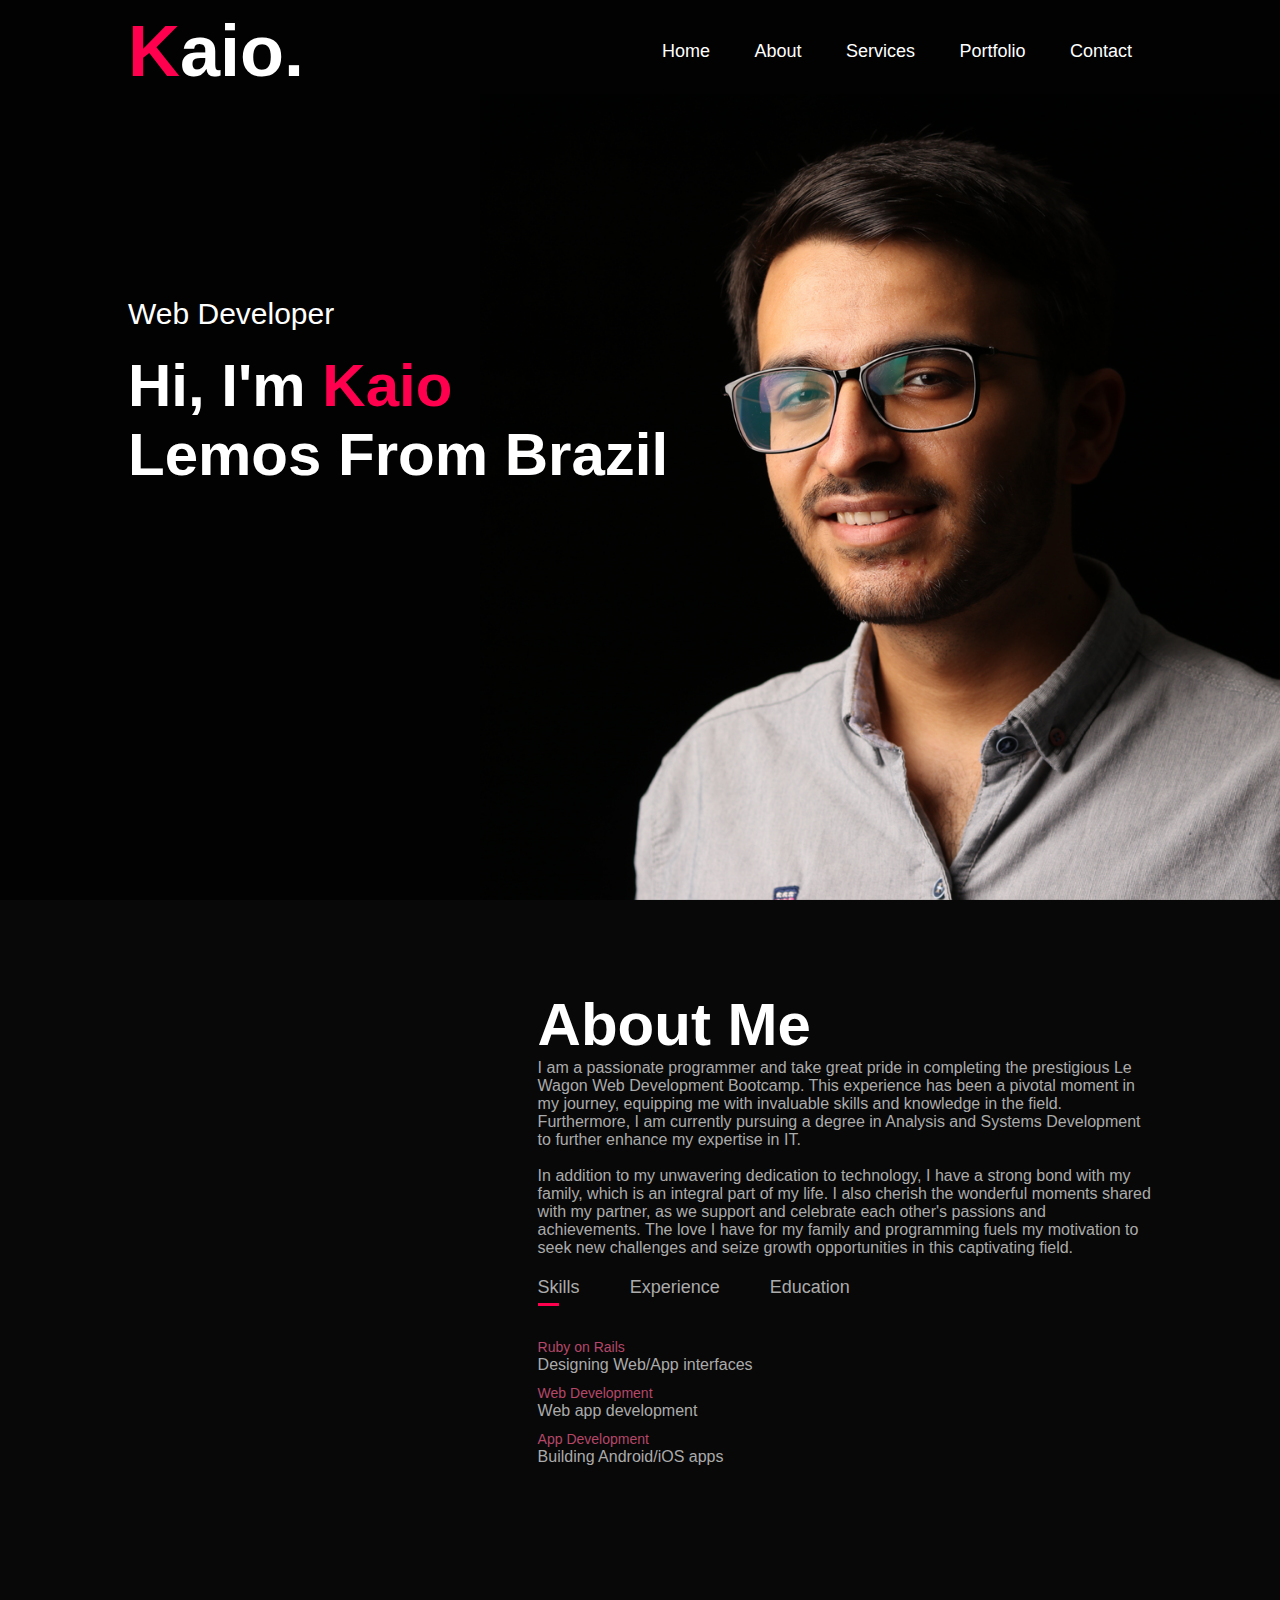
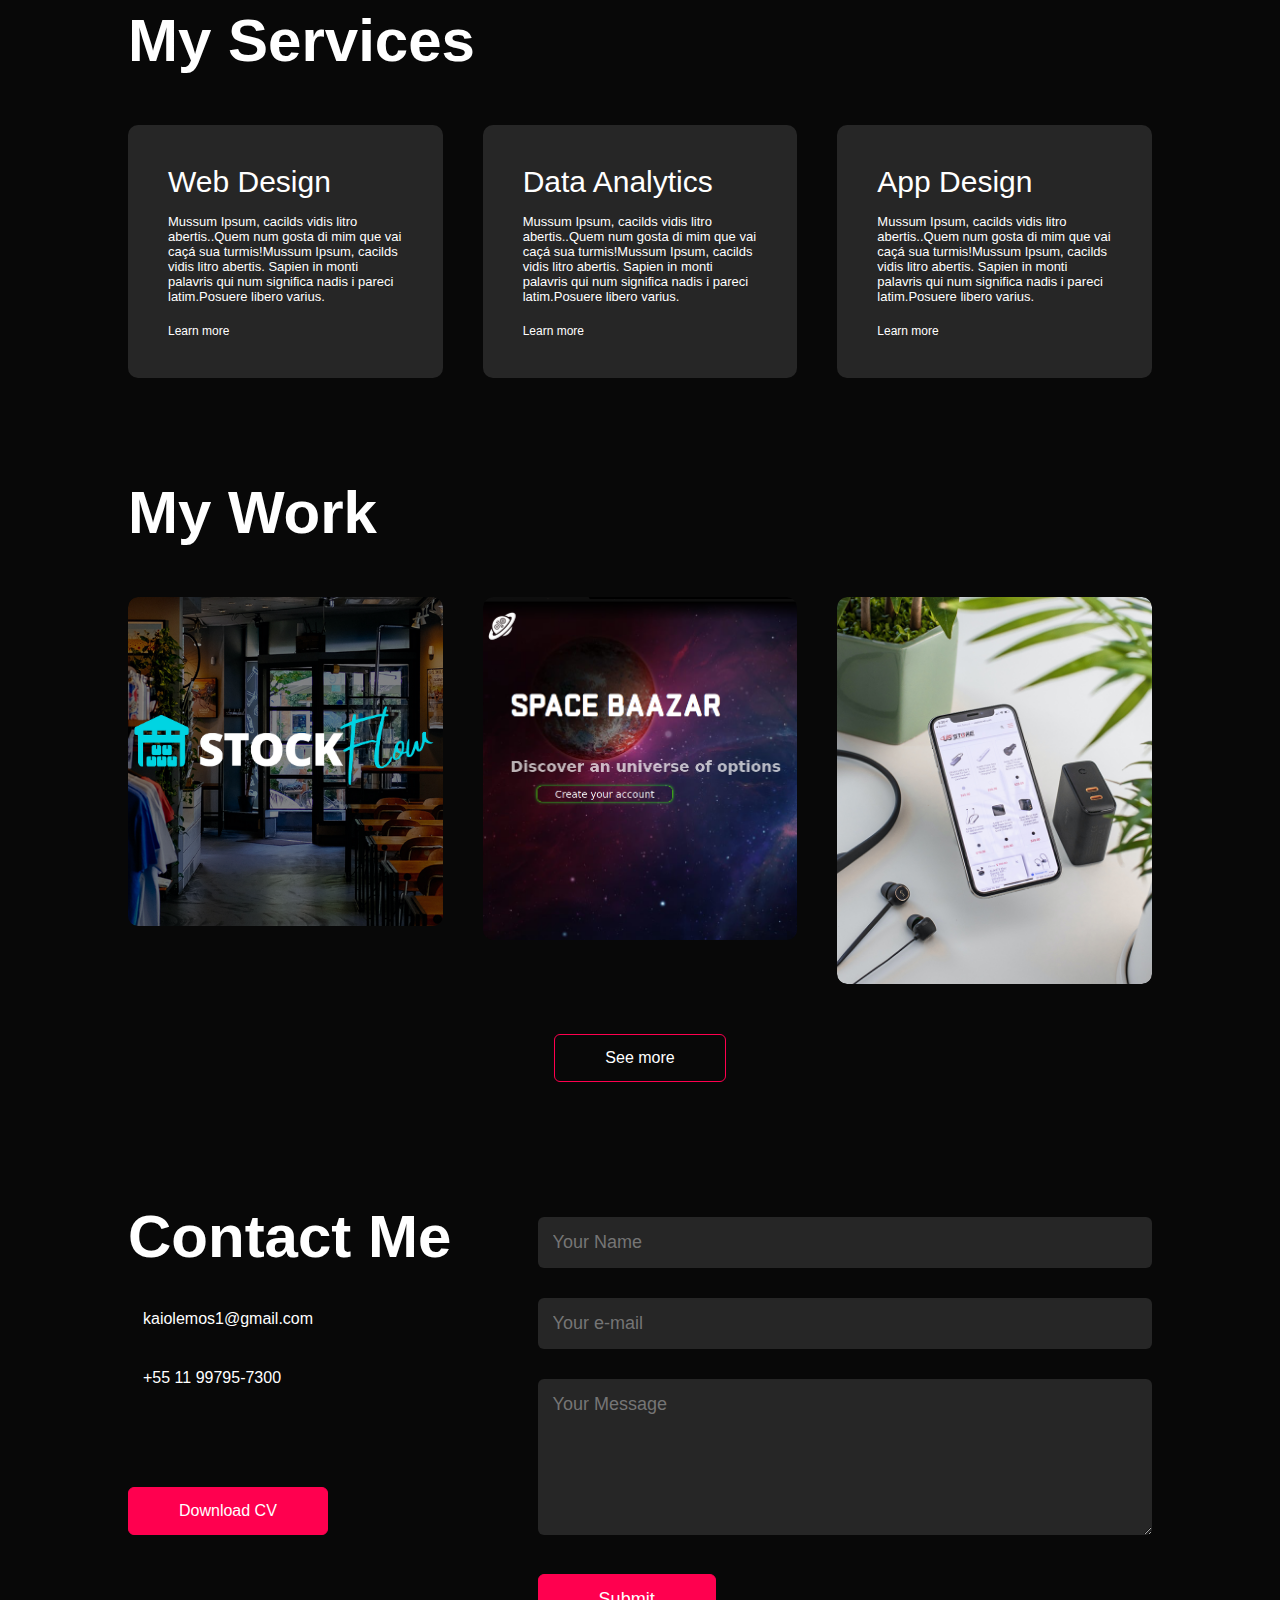
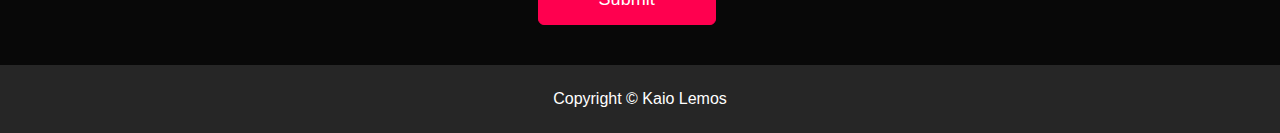
==== index.html @ 03471aa4 "cv" ====
<!DOCTYPE html>
<html lang="en">
<head>
  <meta charset="UTF-8">
  <meta http-equiv="X-UA-Compatible" content="IE=edge">
  <meta name="viewport" content="width=device-width, initial-scale=1.0">
  <title>Personal Portofolio Website - Kaio Lemos</title>
  <link rel="stylesheet" href="style.css">
  <script src="https://kit.fontawesome.com/a403bc2311.js" crossorigin="anonymous"></script>
</head>
<body>
  <div id="header">
    <div class="container">
      <nav>
        <!-- <img src="images/logo.png" alt="logo"> -->
        <p class="logo"><span>K</span>aio.</p>
        <ul id="sidemenu">
          <li><a href="#header">Home</a></li>
          <li><a href="#about">About</a></li>
          <li><a href="#services">Services</a></li>
          <li><a href="#portfolio">Portfolio</a></li>
          <li><a href="#contact">Contact</a></li>
          <i class="fa-solid fa-xmark" onclick="closemenu()"></i>
        </ul>
        <i class="fa-solid fa-bars" onclick="openmenu()"></i>
      </nav>
      <div class="header-text">
        <p>Web Developer</p>
        <h1>Hi, I'm <span>Kaio</span><br>Lemos From Brazil</h1>
      </div>
    </div>
  </div>
  <!-- -----------about----------- -->
  <div id="about">
    <div class="container">
      <div class="row">
        <div class="about-col-1">
          <img src="images/user.jpg" alt="">
        </div>
        <div class="about-col-2">
          <h1 class="sub-title">About Me</h1>
          <p>I am a passionate programmer and take great pride in completing the prestigious Le Wagon Web Development Bootcamp. This experience has been a pivotal moment in my journey, equipping me with invaluable skills and knowledge in the field. Furthermore, I am currently pursuing a degree in Analysis and Systems Development to further enhance my expertise in IT.<br><br>

            In addition to my unwavering dedication to technology, I have a strong bond with my family, which is an integral part of my life. I also cherish the wonderful moments shared with my partner, as we support and celebrate each other's passions and achievements. The love I have for my family and programming fuels my motivation to seek new challenges and seize growth opportunities in this captivating field.</p>

          <div class="tab-titles">
            <p class="tab-links active-link" onclick="opentab('skills')">Skills</p>
            <p class="tab-links" onclick="opentab('experience')">Experience</p>
            <p class="tab-links" onclick="opentab('education')">Education</p>
          </div>
          <div class="tab-contents active-tab" id="skills">
            <ul>
              <li><span>Ruby on Rails</span><br>Designing Web/App interfaces</li>
              <li><span>Web Development</span><br>Web app development</li>
              <li><span>App Development</span><br>Building Android/iOS apps</li>
            </ul>
          </div>
          <div class="tab-contents" id="experience">
            <ul>
              <li><span>2022 - 2023</span><br>Dev Jr. Unified Systems</li>
              <li><span>2016 - 2023</span><br>Trader/Investments</li>
              <li><span>2018 - 2021</span><br>Metrô de São Paulo</li>
              <li><span>2015 - 2018</span><br>TRW Machine CNC Programming</li>
            </ul>
          </div>
          <div class="tab-contents" id="education">
            <ul>
              <li><span>Completion in 2024</span><br>Computer Programming - Graduation - Paulista University</li>
              <li><span>2023</span><br>Bootcamp Le Wagon for Full-Stack Developers</li>
              <li><span>2023</span><br>Bootcamp FrontEndMaster for Front-End Developers</li>
              <li><span>2022</span><br>Python - Alura</li>
            </ul>
          </div>
        </div>
      </div>
    </div>
  </div>

  <!-- -----------services----------- -->

  <div id="services">
    <div class="container">
      <h1 class="sub-title">My Services</h1>
      <div class="services-list">
        <div>
          <i class="fa-solid fa-code"></i> <!-- fontawesome -->
          <h2>Web Design</h2>
          <p>Mussum Ipsum, cacilds vidis litro abertis..Quem num gosta di mim que vai caçá sua turmis!Mussum Ipsum, cacilds vidis litro abertis. Sapien in monti palavris qui num significa nadis i pareci latim.Posuere libero varius. </p>
          <a href="#">Learn more</a>
        </div>
        <div>
          <i class="fa-sharp fa-solid fa-crop"></i>
          <h2>Data Analytics</h2>
          <p>Mussum Ipsum, cacilds vidis litro abertis..Quem num gosta di mim que vai caçá sua turmis!Mussum Ipsum, cacilds vidis litro abertis. Sapien in monti palavris qui num significa nadis i pareci latim.Posuere libero varius. </p>
          <a href="#">Learn more</a>
        </div>
        <div>
          <i class="fa-brands fa-app-store"></i>
          <h2>App Design</h2>
          <p>Mussum Ipsum, cacilds vidis litro abertis..Quem num gosta di mim que vai caçá sua turmis!Mussum Ipsum, cacilds vidis litro abertis. Sapien in monti palavris qui num significa nadis i pareci latim.Posuere libero varius. </p>
          <a href="#">Learn more</a>
        </div>
      </div>
    </div>
  </div>

  <!-- ---------porfolio------- -->

  <div id="portfolio">
    <div class="container">
      <h1 class="sub-title">My Work</h1>
      <div class="work-list">
        <div class="work">
          <img src="images/stockflow.png" alt="">
          <div class="layer">
            <h3>Stock Flow</h3>
            <p>The application that facilitates secure exchanges of products and inventories among small and medium-sized enterprises, fostering enhanced interconnectivity.</p>
            <a href="https://morning-scrubland-10872.herokuapp.com/" target="_blank"><i class="fa-solid fa-up-right-from-square"></i></a>
          </div>
        </div>
        <div class="work">
          <img src="images/spacebaazar.png" alt="">
          <div class="layer">
            <h3>Space Baazar</h3>
            <p>An avant-garde application designed to cater to the discerning needs of prospective purchasers seeking to procure components for their interstellar vessels in the future.</p>
            <a href="https://spacebaazar-kaiolemos.herokuapp.com/" target="_blank"><i class="fa-solid fa-up-right-from-square"></i></a>
          </div>
        </div>
        <div class="work">
          <img src="images/work-3.png" alt="">
          <div class="layer">
            <h3>Online Shopping App</h3>
            <p>The app connects you to the talented people around the world. Download it from play store</p>
            <a href="#" target="_blank"><i class="fa-solid fa-up-right-from-square"></i></a>
          </div>
        </div>
      </div>
      <a href="https://www.linkedin.com/in/kaiolemos/?locale=en_US" target="_blank" class="btn">See more</a>
    </div>
  </div>

<!-- -----------------contact-------------- -->

<div id="contact">
  <div class="container">
    <div class="row">
      <div class="contact-left">
        <h1 class="sub-title">Contact Me</h1>
        <p><i class="fa-solid fa-paper-plane"></i> kaiolemos1@gmail.com</p>
        <p><i class="fa-solid fa-square-phone"></i> +55 11 99795-7300</p>
        <div class="social-icons">
          <a href="https://www.linkedin.com/in/kaiolemos/?locale=en_US" target="_blank"><i class="fa-brands fa-linkedin"></i></a>
          <a href="https://github.com/KaioLemos" target="_blank"><i class="fa-brands fa-github"></i></a>
          <a href="https://facebook.com/kaiolemos" target="_blank"><i class="fa-brands fa-facebook"></i></a>
          <a href="https://www.instagram.com/kaiolemoss/?hl=en" target="_blank"><i class="fa-brands fa-instagram"></i></a>

        </div>
        <a href="documents/Kaio Lemos_CV.pdf" download class="btn btn2">Download CV</a>
      </div>
      <div class="contact-right">
        <form name="submit-to-google-sheet">
          <input type="text" name="Name" placeholder="Your Name" required>
          <input type="email" name="Email" placeholder="Your e-mail" required>
          <textarea name="Message" rows="6" placeholder="Your Message"></textarea>
          <button type="submit" class="btn btn2">Submit</button>
        </form>
        <span id="msg"></span>
      </div>
    </div>
  </div>
  <div class="copyright">
    <p>Copyright © Kaio Lemos</p>
  </div>
</div>
<!-- ------------script-------------- -->
  <script>

    var tablinks = document.getElementsByClassName("tab-links");
    var tabcontents = document.getElementsByClassName("tab-contents");

    function opentab(tabname) {
      for (tablink of tablinks){
        tablink.classList.remove("active-link");
      }
      for (tabcontent of tabcontents){
        tabcontent.classList.remove("active-tab");
      }
      event.currentTarget.classList.add("active-link");
      document.getElementById(tabname).classList.add("active-tab");
    }

  </script>

  <script>
    var sidemenu = document.getElementById("sidemenu");

    function openmenu() {
      sidemenu.style.right = "0";
    }

    function closemenu() {
      sidemenu.style.right = "-200px";
    }
  </script>

  <!-- contact form -->

  <script>
    const scriptURL = 'https://script.google.com/macros/s/AKfycbwTR6APLmkvQOR59psH3b3LcB-j8EUug44Wl_6JXFBhSNoSrx7-H9DSQNPSFyDOHyY5/exec'
    const form = document.forms['submit-to-google-sheet']
    const msg = document.getElementById("msg")

    form.addEventListener('submit', e => {
      e.preventDefault()
      fetch(scriptURL, { method: 'POST', body: new FormData(form)})
        .then(response => {
          msg.innerHTML = "Message sent succesfully"
          setTimeout(function() {
            msg.innerHTML = ""
          }, 5000);
          form.reset()
        })
        .catch(error => console.error('Error!', error.message))
    })
  </script>
</body>
</html>
---- style.css ----
*{
  margin: 0;
  padding: 0;
  font-family: "Poppins", sans-serif;
  box-sizing: border-box;
}

html{
  scroll-behavior: smooth;
}

body{
  background: #080808;
  color: #fff;
}

#header{
  width: 100%;
  height: 100vh;
  background-image: url(images/background.png);
  background-size: cover;
  background-position: center;
}

.container{
  padding: 10px 10%;
}

nav{
  display: flex;
  align-items: center;
  justify-content: space-between;
  flex-wrap: wrap;
}

.logo{
  /* width: 140px; */
  font-size: 72px;
  font-weight: 800;
  font-family: 'Poppins', sans-serif;
}

.logo span{
  color: #ff004f;
}

nav ul li{
  display: inline-block;
  list-style: none;
  margin: 10px 20px;
}

nav ul li a{
  color: #fff;
  text-decoration: none;
  font-size: 18px;
  position: relative;
}

nav ul li a::after{
  content: '';
  width: 0;
  height: 3px;
  background: #ff004f;
  position: absolute;
  left: 0;
  bottom: -6px;
  transition: 0.5s;
}

nav ul li a:hover::after{
  width: 100%;
}

.header-text{
  margin-top: 20%;
  font-size: 30px;
}

.header-text h1{
  font-size: 60px;
  margin-top: 20px;
}

.header-text h1 span{
  color: #ff004f;
}

/* ---------about--------- */
#about{
  padding: 80px 0;
  color: #ababab;
}

.row{
  display: flex;
  justify-content: space-between;
  flex-wrap: wrap;
}

.about-col-1{
  flex-basis: 35%;
}

.about-col-1 img{
  width: 100%;
  border-radius: 15px;
}

.about-col-2{
  flex-basis: 60%;
}

.sub-title{
  font-size: 60px;
  font-weight: 600;
  color: #fff;
}

.tab-titles{
  display: flex;
  margin: 20px 0 40px;
}

.tab-links{
  margin-right: 50px;
  font-size: 18px;
  font-weight: 500;
  cursor: pointer;
  position: relative;
}

.tab-links::after{
  content: '';
  width: 0;
  height: 3px;
  background: #ff004f;
  position: absolute;
  left: 0;
  bottom: -8px;
  transition: 0.5s;
}

.tab-links.active-link::after{
  width: 50%;
}

.tab-contents ul li{
  list-style: none;
  margin: 10px 0;
}

.tab-contents ul li span{
  color: #b54769;
  font-size: 14px;
}

.tab-contents{
  display: none;
}

.tab-contents.active-tab{
  display: block;
}

/* -----------services--------- */

#services{
  padding: 30px 0;
}

.services-list{
  display: grid;
  grid-template-columns: repeat(auto-fit, minmax(250px, 1fr));
  grid-gap: 40px;
  margin-top: 50px;
}

.services-list div{
  background: #262626;
  padding: 40px;
  font-size: 13px;
  font-weight: 300;
  border-radius: 10px;
  transition: background 0.5s, transform 0.5s;
}

.services-list div i{
  font-size: 50px;
  margin-bottom: 30px;
}

.services-list div h2{
  font-size: 30px;
  font-weight: 500;
  margin-bottom: 15px;
}

.services-list div a{
  text-decoration: none;
  color: #fff;
  font-size: 12px;
  margin-top: 20px;
  display: inline-block;
}

.services-list div:hover{
  background-color: #ff004f;
  transform: translateY(-10px);
}

/* ----------portfolio------- */

#portfolio{
  padding: 50px 0;
}

.work-list{
  display: grid;
  grid-template-columns: repeat(auto-fit, minmax(250px, 1fr));
  grid-gap: 40px;
  margin-top: 50px;
}

.work{
  border-radius: 10px;
  position: relative;
  overflow: hidden;
}

.work img{
  width: 100%;
  border-radius: 10px;
  display: block;
  transition: transform 0.5s;
}

.layer{
  width: 100%;
  height: 0;
  background: linear-gradient(rgba(0,0,0,0.6), #ff004f);
  border-radius: 10px;
  position: absolute;
  left: 0;
  bottom: 0;
  overflow: hidden;
  display: flex;
  align-items: center;
  justify-content: center;
  flex-direction: column;
  padding: 0 40px;
  text-align: center;
  font-size: 14px;
  transition: height 0.5s;
}

.layer h3{
  font-weight: 500;
  margin-bottom: 20px;
}

.layer a{
  margin-top: 20px;
  color: #ff004f;
  text-decoration: none;
  font-size: 18px;
  line-height: 60px;
  background: #fff;
  width: 60px;
  height: 60px;
  border-radius: 50%;
  text-align: center;
}

.work:hover img{
  transform: scale(1.1);
}

.work:hover .layer{
  height: 100%;
}

.btn{
  display: block;
  margin: 50px auto;
  width: fit-content;
  border: 1px solid #ff004f;
  padding: 14px 50px;
  border-radius: 6px;
  text-decoration: none;
  color: #fff;
  transition: background 0.5s;
}

.btn:hover{
  background: #ff004f;

}

/* -------contact------- */

.contact-left{
  flex-basis: 35%;
}

.contact-right{
  flex-basis: 60%;
}

.contact-left p{
  margin-top: 30px;
}

.contact-left p i{
  color: #ff004f;
  margin-right: 15px;
  font-size: 25px;
}

.social-icons{
  margin-top: 30px;
}

.social-icons a{
  text-decoration: none;
  font-size: 30px;
  margin-right: 15px;
  color: #ababab;
  display: inline-block;
  transition: transform 0.5s;
}

.social-icons a:hover{
  color: #ff004f;
  transform: translateY(-5px);
}

.btn.btn2{
  display: inline-block;
  background-color: #ff004f;
}

.contact-right form{
  width: 100%;
}

form input, form textarea{
  width: 100%;
  border: 0;
  outline: none;
  background: #262626;
  padding: 15px;
  margin: 15px 0;
  color: #fff;
  font-size: 18px;
  border-radius: 6px;
}

form .btn2{
  padding: 14px 60px;
  font-size: 18px;
  margin-top: 20px;
  cursor: pointer;
}

.copyright{
  width: 100%;
  text-align: center;
  padding: 25px 0;
  background: #262626;
  font-weight: 300;
  margin-top: 20px;
}

/* ----- css for small screens ------ */

nav .fa-solid{
  display: none;
}

@media only screen and (max-width: 600px){
  #header{
    background-image: url(images/phone-background.png);
  }
  .header-text{
    margin-top: 100%;
    font-size: 16px;
  }
  .header-text h1{
    font-size: 30px;
  }
  nav .fa-solid{
    display: block;
    font-size: 25px;
  }
  nav ul{
    background: #ff004f;
    position: fixed;
    top: 0;
    right: -200px;
    width: 200px;
    height: 100vh;
    padding-top: 50px;
    z-index: 2;
    transition: right 0.5s;
  }
  nav ul li{
    display: block;
    margin: 25px;
  }
  nav ul .fa-solid{
    position: absolute;
    top: 25px;
    left: 25px;
    cursor: pointer;
  }
  .sub-title{
    font-size: 40px;
  }
  .about-col-1, .about-col-2{
    flex-basis: 100%;
  }
  .about-col-1{
    margin-bottom: 30px;
  }
  .about-col-2{
    font-size: 14px;
  }
  .tab-links{
    font-size: 16px;
    margin-right: 20px;
  }
  .contact-left, .contact-right{
    flex-basis: 100%;
  }
  .copyright{
    font-size: 14px;
  }
}

#msg{
  color: #61b752;
  margin-top: -40px;
  display: block;
}
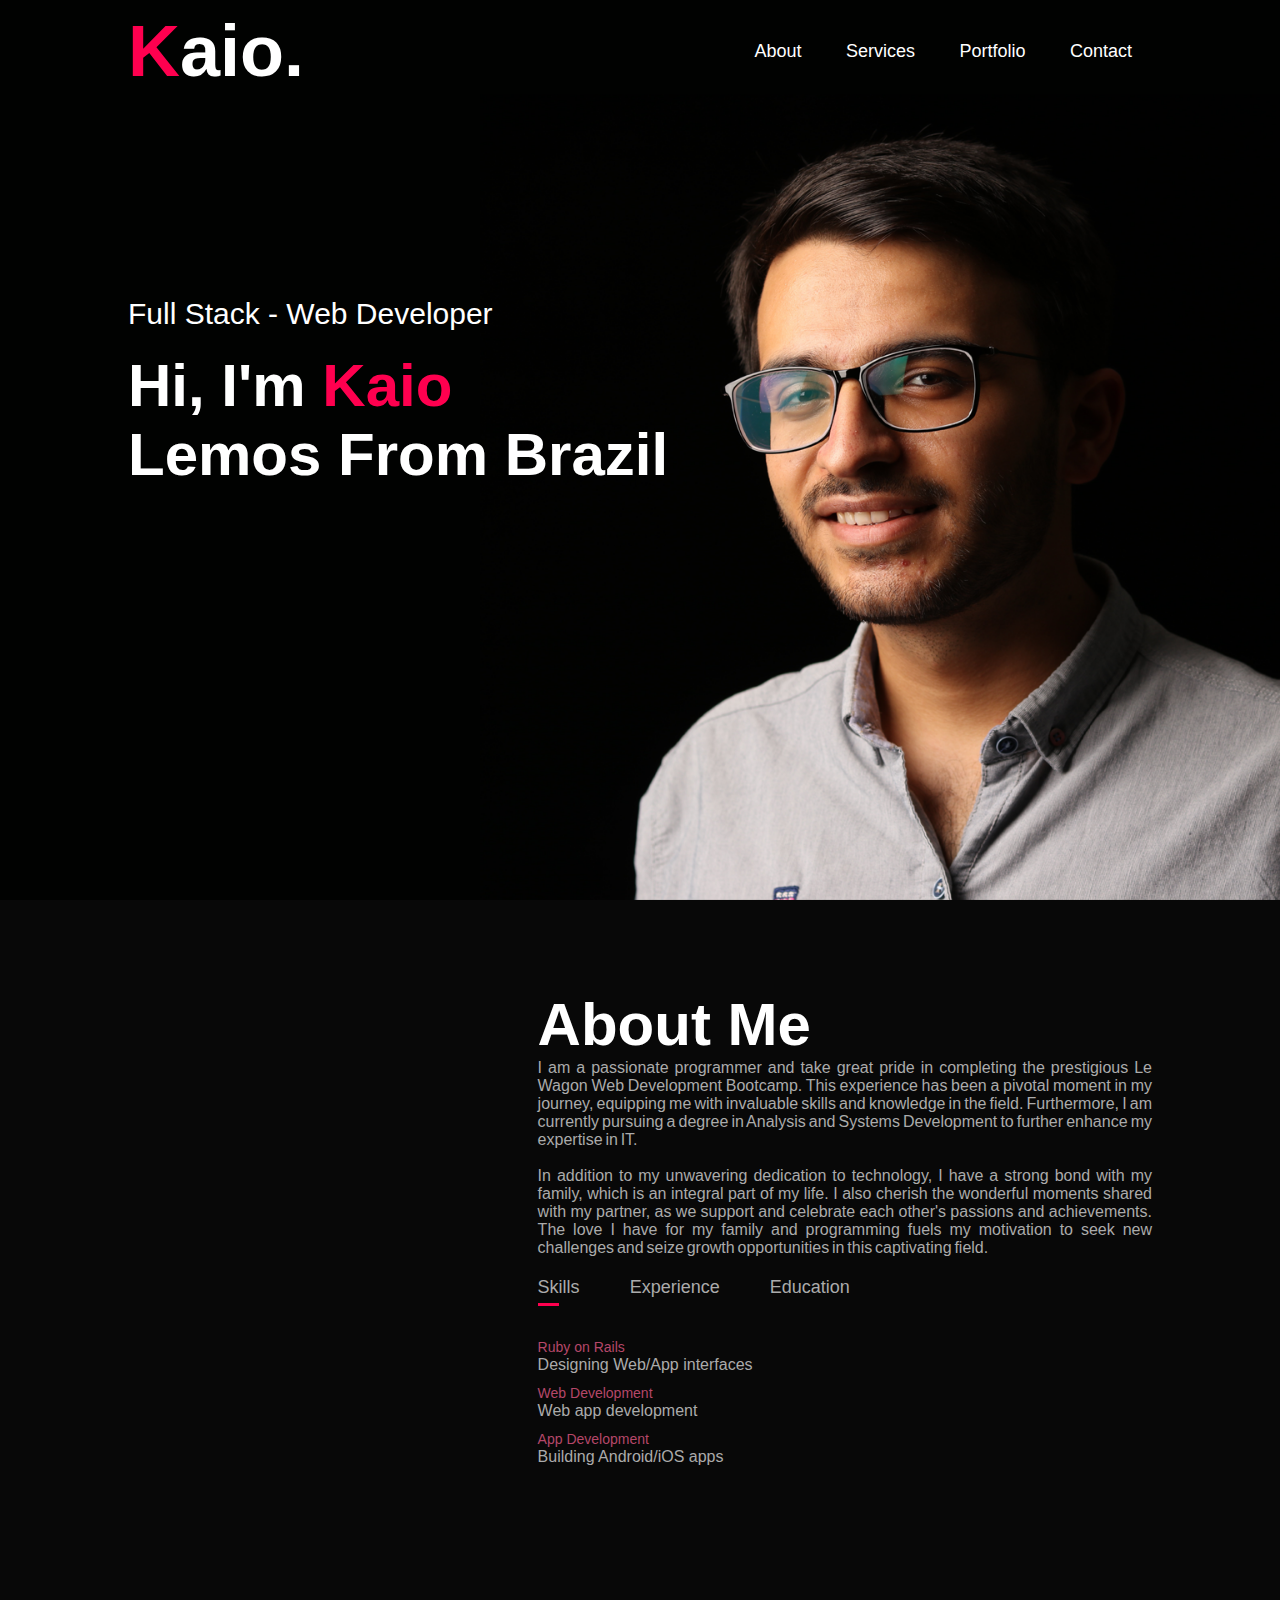
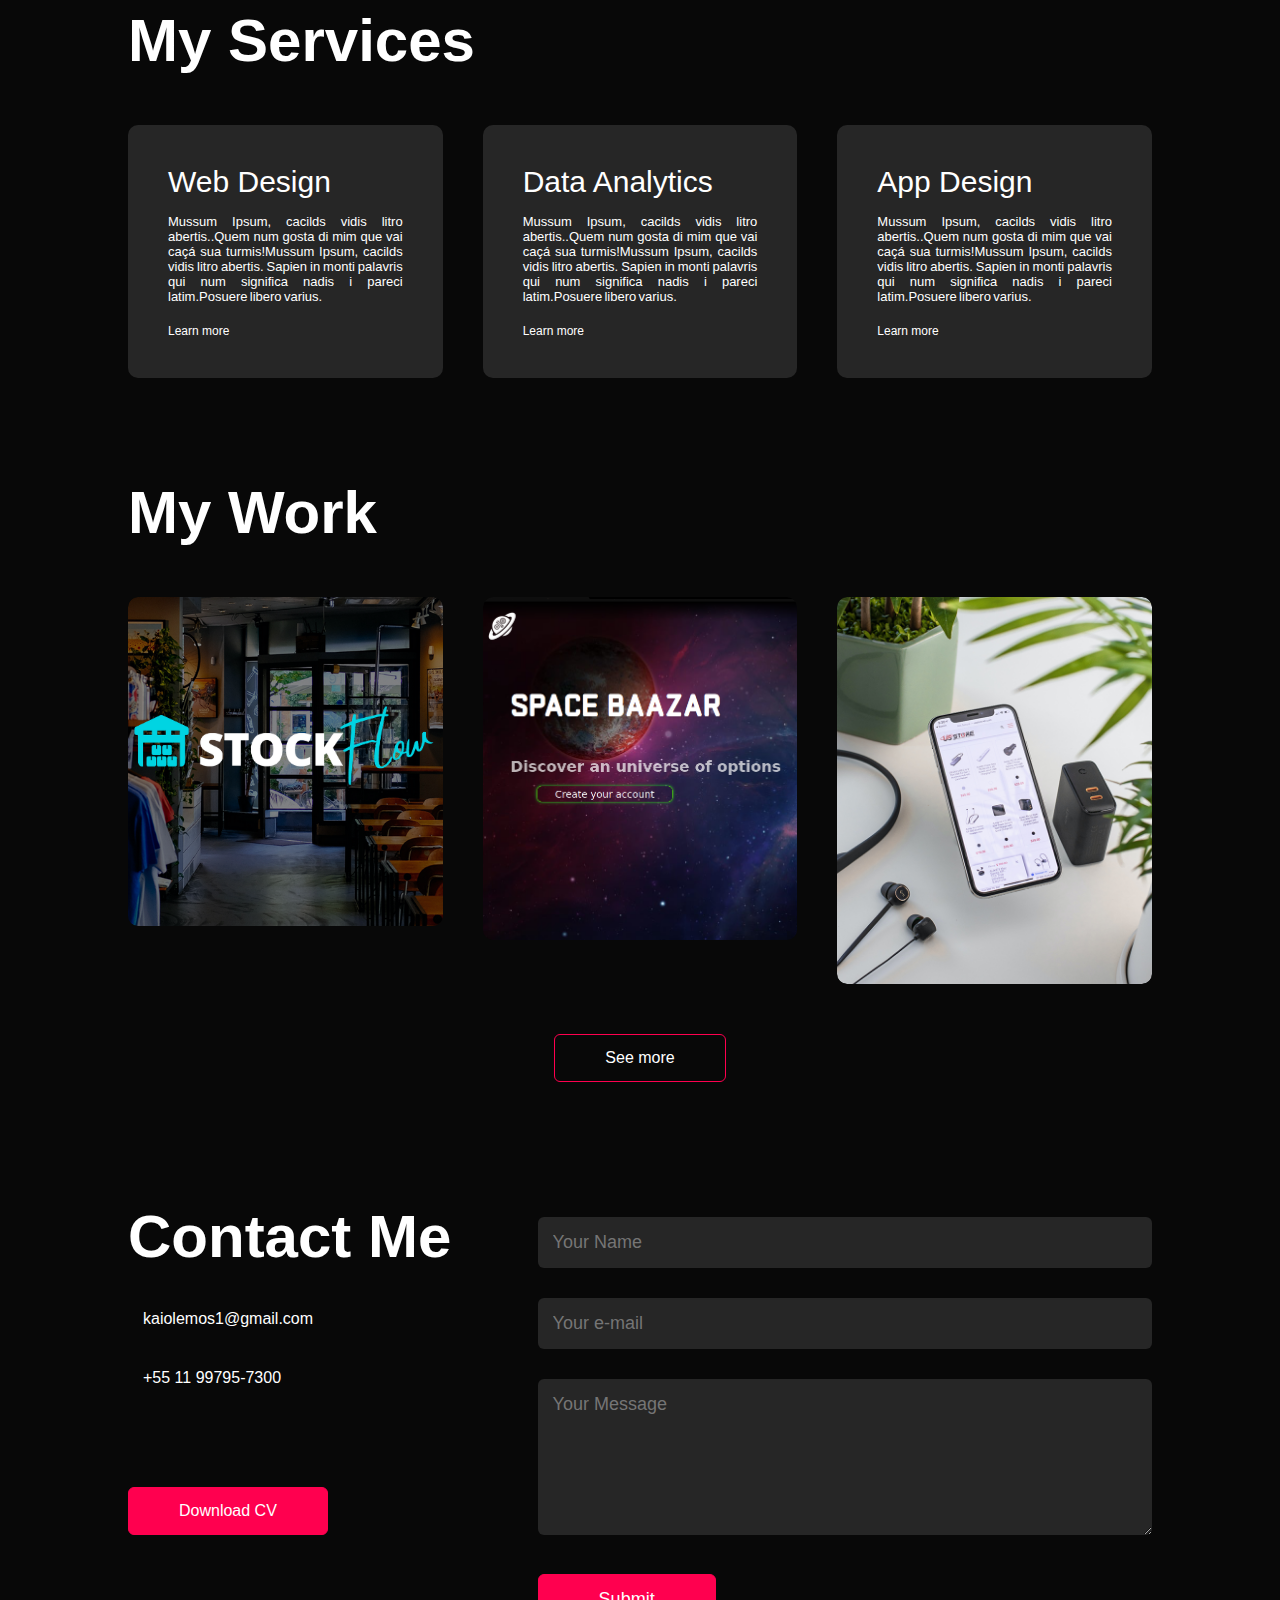
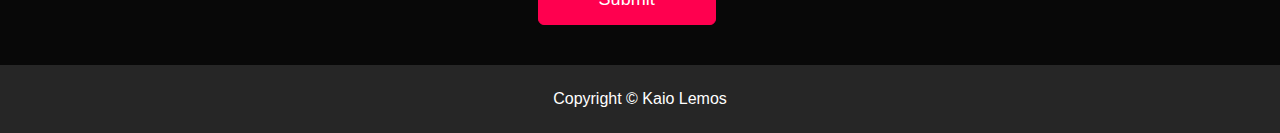
==== commit a9b47a29: "updates" ====
--- a/index.html
+++ b/index.html
@@ -12,10 +12,8 @@
   <div id="header">
     <div class="container">
       <nav>
-        <!-- <img src="images/logo.png" alt="logo"> -->
-        <p class="logo"><span>K</span>aio.</p>
+        <a class="logo" href="#header"><span>K</span>aio.</a>
         <ul id="sidemenu">
-          <li><a href="#header">Home</a></li>
           <li><a href="#about">About</a></li>
           <li><a href="#services">Services</a></li>
           <li><a href="#portfolio">Portfolio</a></li>
@@ -25,7 +23,7 @@
         <i class="fa-solid fa-bars" onclick="openmenu()"></i>
       </nav>
       <div class="header-text">
-        <p>Web Developer</p>
+        <p>Full Stack - Web Developer</p>
         <h1>Hi, I'm <span>Kaio</span><br>Lemos From Brazil</h1>
       </div>
     </div>
@@ -39,7 +37,7 @@
         </div>
         <div class="about-col-2">
           <h1 class="sub-title">About Me</h1>
-          <p>I am a passionate programmer and take great pride in completing the prestigious Le Wagon Web Development Bootcamp. This experience has been a pivotal moment in my journey, equipping me with invaluable skills and knowledge in the field. Furthermore, I am currently pursuing a degree in Analysis and Systems Development to further enhance my expertise in IT.<br><br>
+          <p class="sub-title-p">I am a passionate programmer and take great pride in completing the prestigious Le Wagon Web Development Bootcamp. This experience has been a pivotal moment in my journey, equipping me with invaluable skills and knowledge in the field. Furthermore, I am currently pursuing a degree in Analysis and Systems Development to further enhance my expertise in IT.<br><br>
 
             In addition to my unwavering dedication to technology, I have a strong bond with my family, which is an integral part of my life. I also cherish the wonderful moments shared with my partner, as we support and celebrate each other's passions and achievements. The love I have for my family and programming fuels my motivation to seek new challenges and seize growth opportunities in this captivating field.</p>
 
--- a/style.css
+++ b/style.css
@@ -38,6 +38,9 @@
   font-size: 72px;
   font-weight: 800;
   font-family: 'Poppins', sans-serif;
+  cursor: pointer;
+  color: #fff;
+  text-decoration: none;
 }
 
 .logo span{
@@ -117,6 +120,12 @@
   color: #fff;
 }
 
+.sub-title-p {
+  text-align: justify;
+  word-spacing: -0.1em;
+}
+
+
 .tab-titles{
   display: flex;
   margin: 20px 0 40px;
@@ -208,6 +217,12 @@
   background-color: #ff004f;
   transform: translateY(-10px);
 }
+
+#services p {
+  text-align: justify;
+  word-spacing: -0.1em;
+}
+
 
 /* ----------portfolio------- */
 
@@ -259,6 +274,11 @@
   margin-bottom: 20px;
 }
 
+#portfolio p {
+  text-align: justify;
+  word-spacing: -0.1em;
+}
+
 .layer a{
   margin-top: 20px;
   color: #ff004f;
@@ -294,7 +314,6 @@
 
 .btn:hover{
   background: #ff004f;
-
 }
 
 /* -------contact------- */
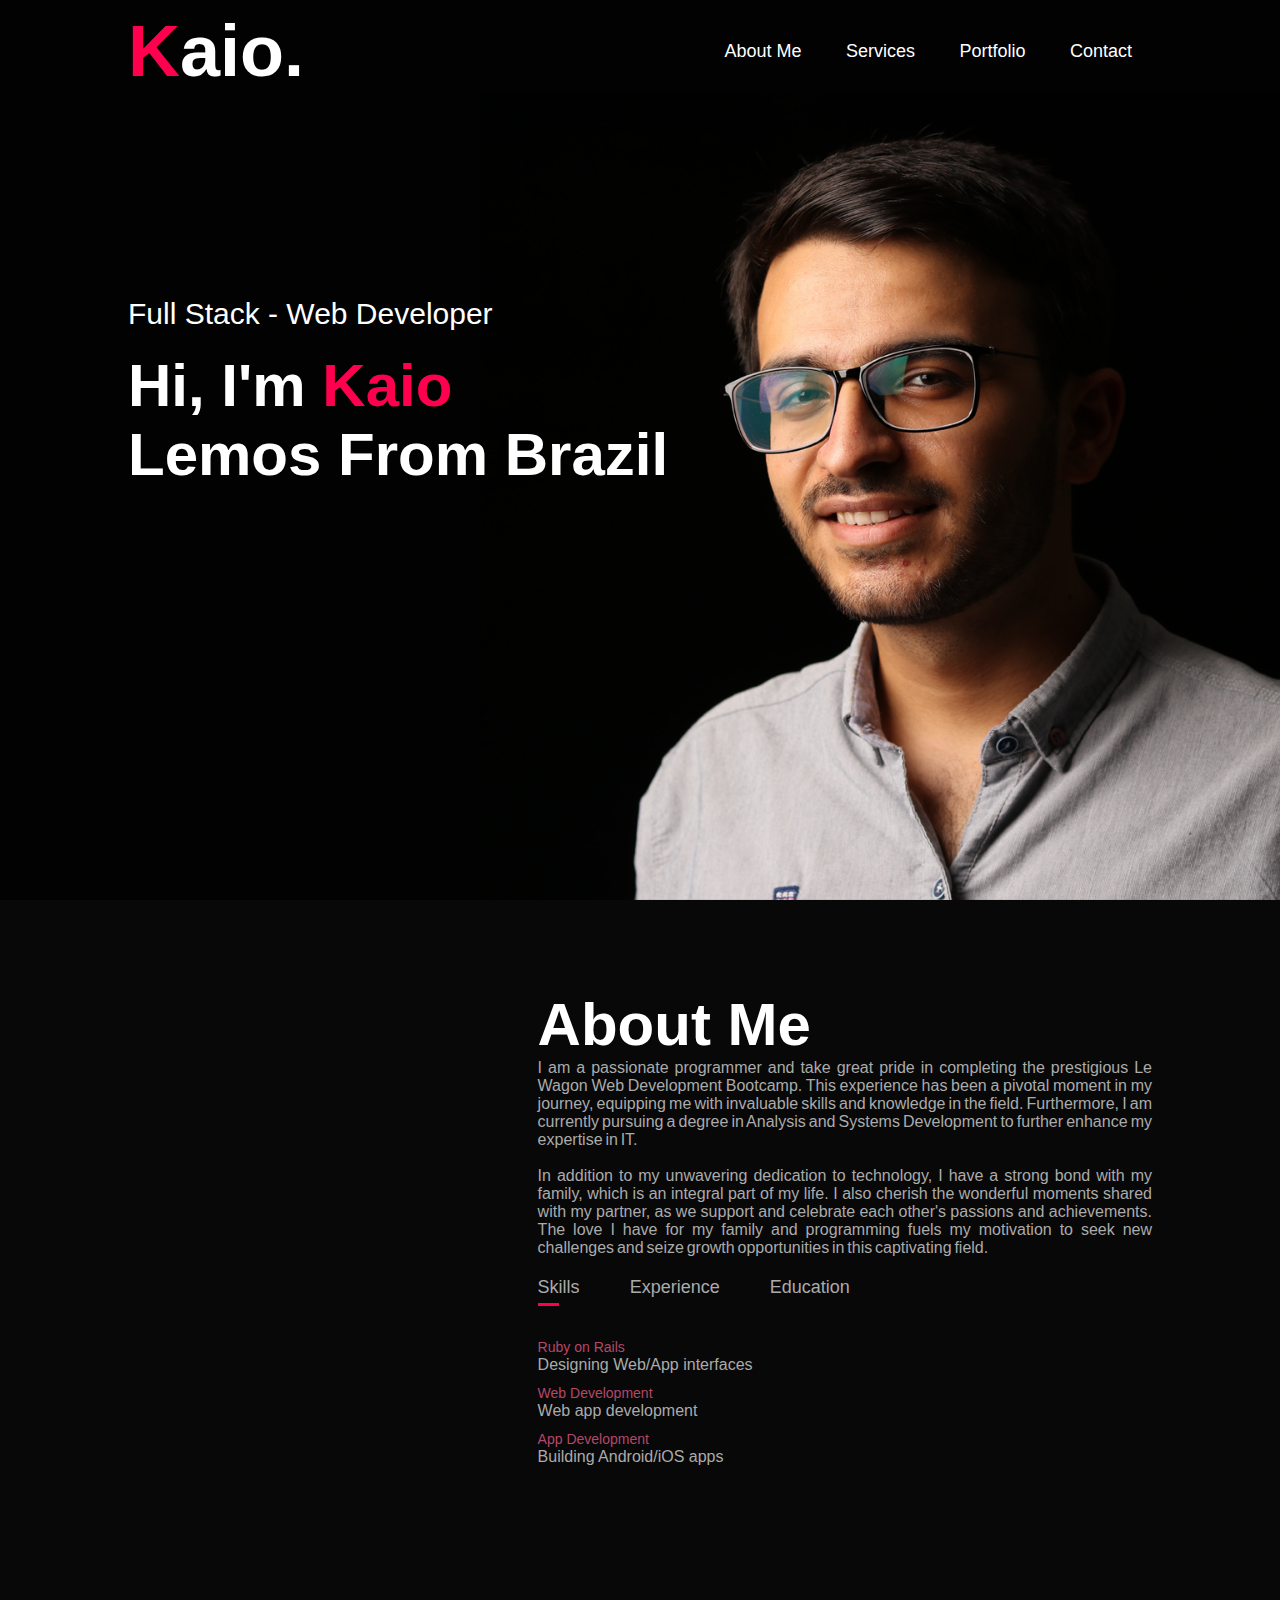
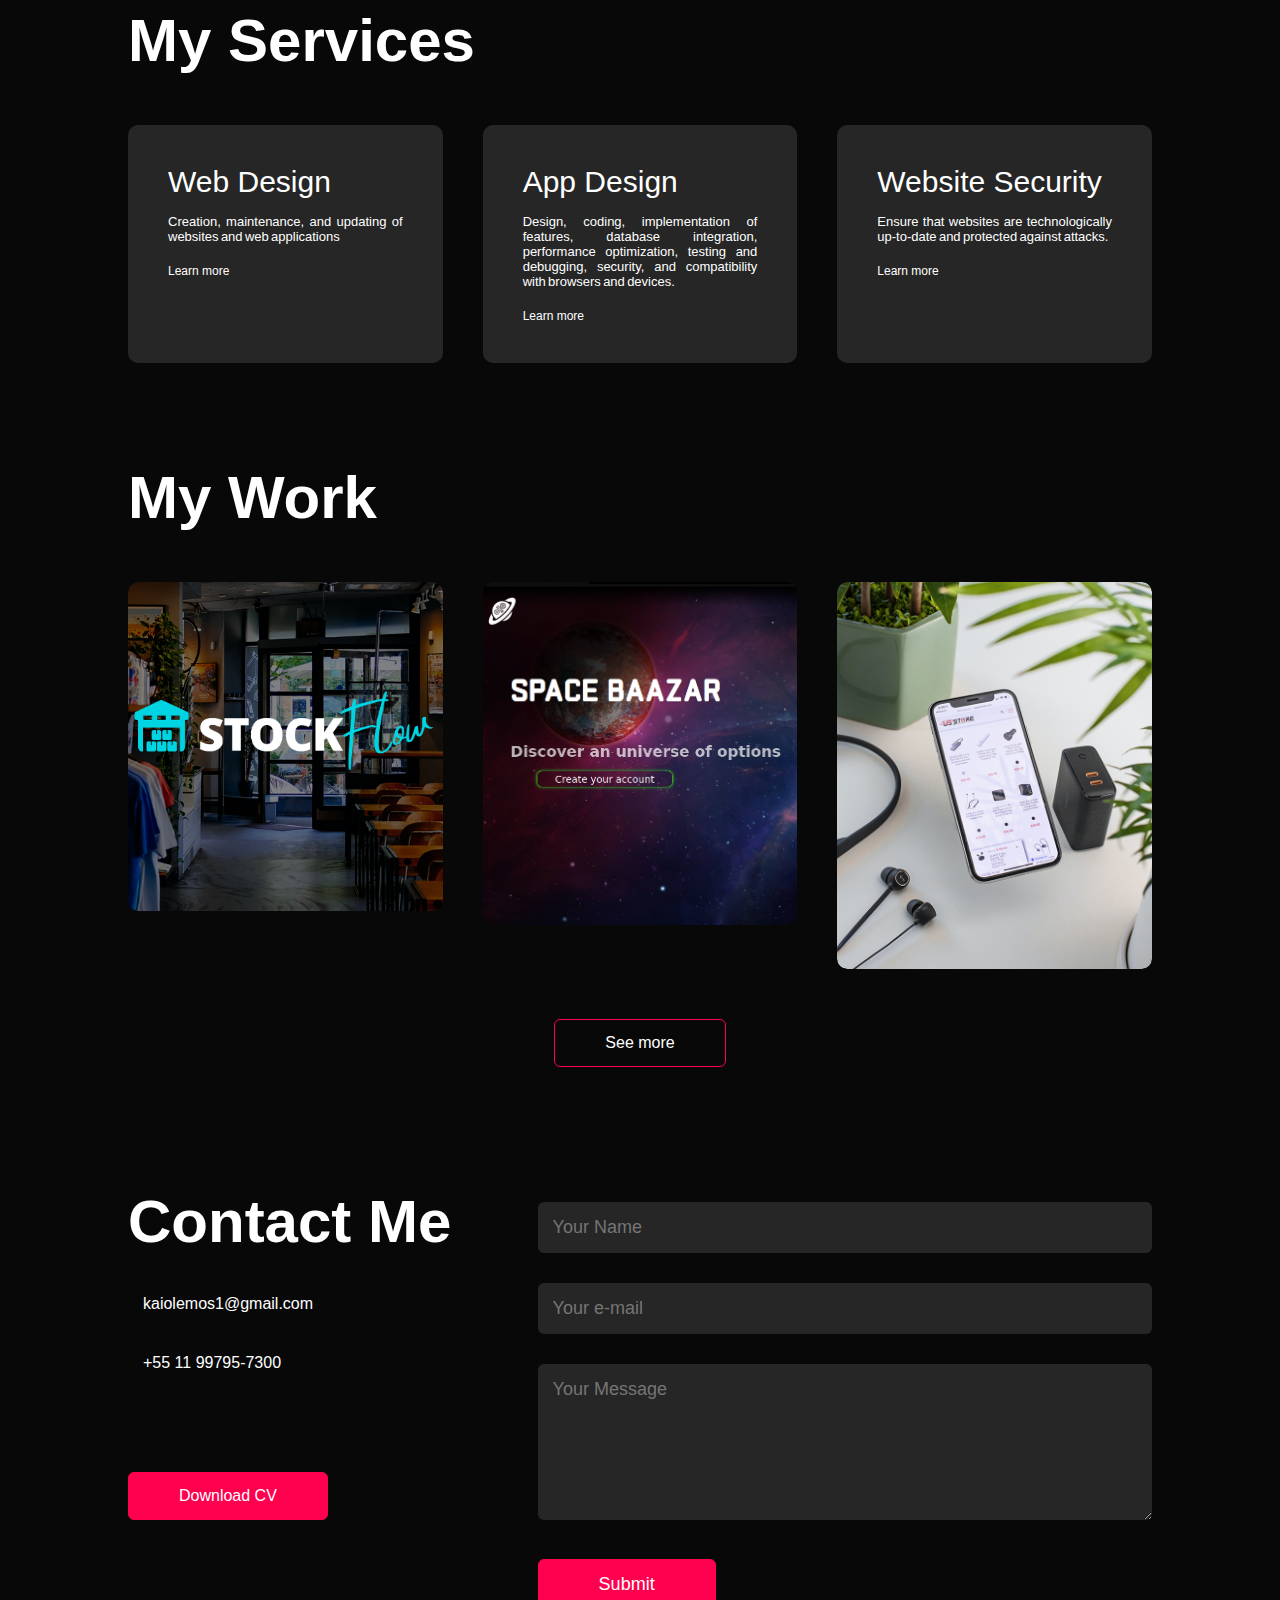
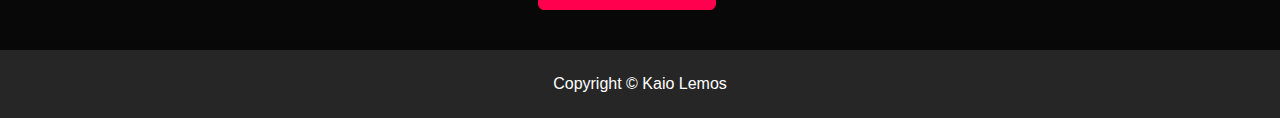
==== commit 9de1381b: "services" ====
--- a/index.html
+++ b/index.html
@@ -14,7 +14,7 @@
       <nav>
         <a class="logo" href="#header"><span>K</span>aio.</a>
         <ul id="sidemenu">
-          <li><a href="#about">About</a></li>
+          <li><a href="#about">About Me</a></li>
           <li><a href="#services">Services</a></li>
           <li><a href="#portfolio">Portfolio</a></li>
           <li><a href="#contact">Contact</a></li>
@@ -83,19 +83,19 @@
         <div>
           <i class="fa-solid fa-code"></i> <!-- fontawesome -->
           <h2>Web Design</h2>
-          <p>Mussum Ipsum, cacilds vidis litro abertis..Quem num gosta di mim que vai caçá sua turmis!Mussum Ipsum, cacilds vidis litro abertis. Sapien in monti palavris qui num significa nadis i pareci latim.Posuere libero varius. </p>
+          <p>Creation, maintenance, and updating of websites and web applications</p>
           <a href="#">Learn more</a>
         </div>
         <div>
           <i class="fa-sharp fa-solid fa-crop"></i>
-          <h2>Data Analytics</h2>
-          <p>Mussum Ipsum, cacilds vidis litro abertis..Quem num gosta di mim que vai caçá sua turmis!Mussum Ipsum, cacilds vidis litro abertis. Sapien in monti palavris qui num significa nadis i pareci latim.Posuere libero varius. </p>
+          <h2>App Design</h2>
+          <p>Design, coding, implementation of features, database integration, performance optimization, testing and debugging, security, and compatibility with browsers and devices. </p>
           <a href="#">Learn more</a>
         </div>
         <div>
           <i class="fa-brands fa-app-store"></i>
-          <h2>App Design</h2>
-          <p>Mussum Ipsum, cacilds vidis litro abertis..Quem num gosta di mim que vai caçá sua turmis!Mussum Ipsum, cacilds vidis litro abertis. Sapien in monti palavris qui num significa nadis i pareci latim.Posuere libero varius. </p>
+          <h2>Website Security</h2>
+          <p>Ensure that websites are technologically up-to-date and protected against attacks.</p>
           <a href="#">Learn more</a>
         </div>
       </div>
--- a/style.css
+++ b/style.css
@@ -40,6 +40,11 @@
   font-family: 'Poppins', sans-serif;
   cursor: pointer;
   color: #fff;
+  text-decoration: none;
+}
+
+nav a:visited {
+  color: inherit;
   text-decoration: none;
 }
 
@@ -274,10 +279,6 @@
   margin-bottom: 20px;
 }
 
-#portfolio p {
-  text-align: justify;
-  word-spacing: -0.1em;
-}
 
 .layer a{
   margin-top: 20px;
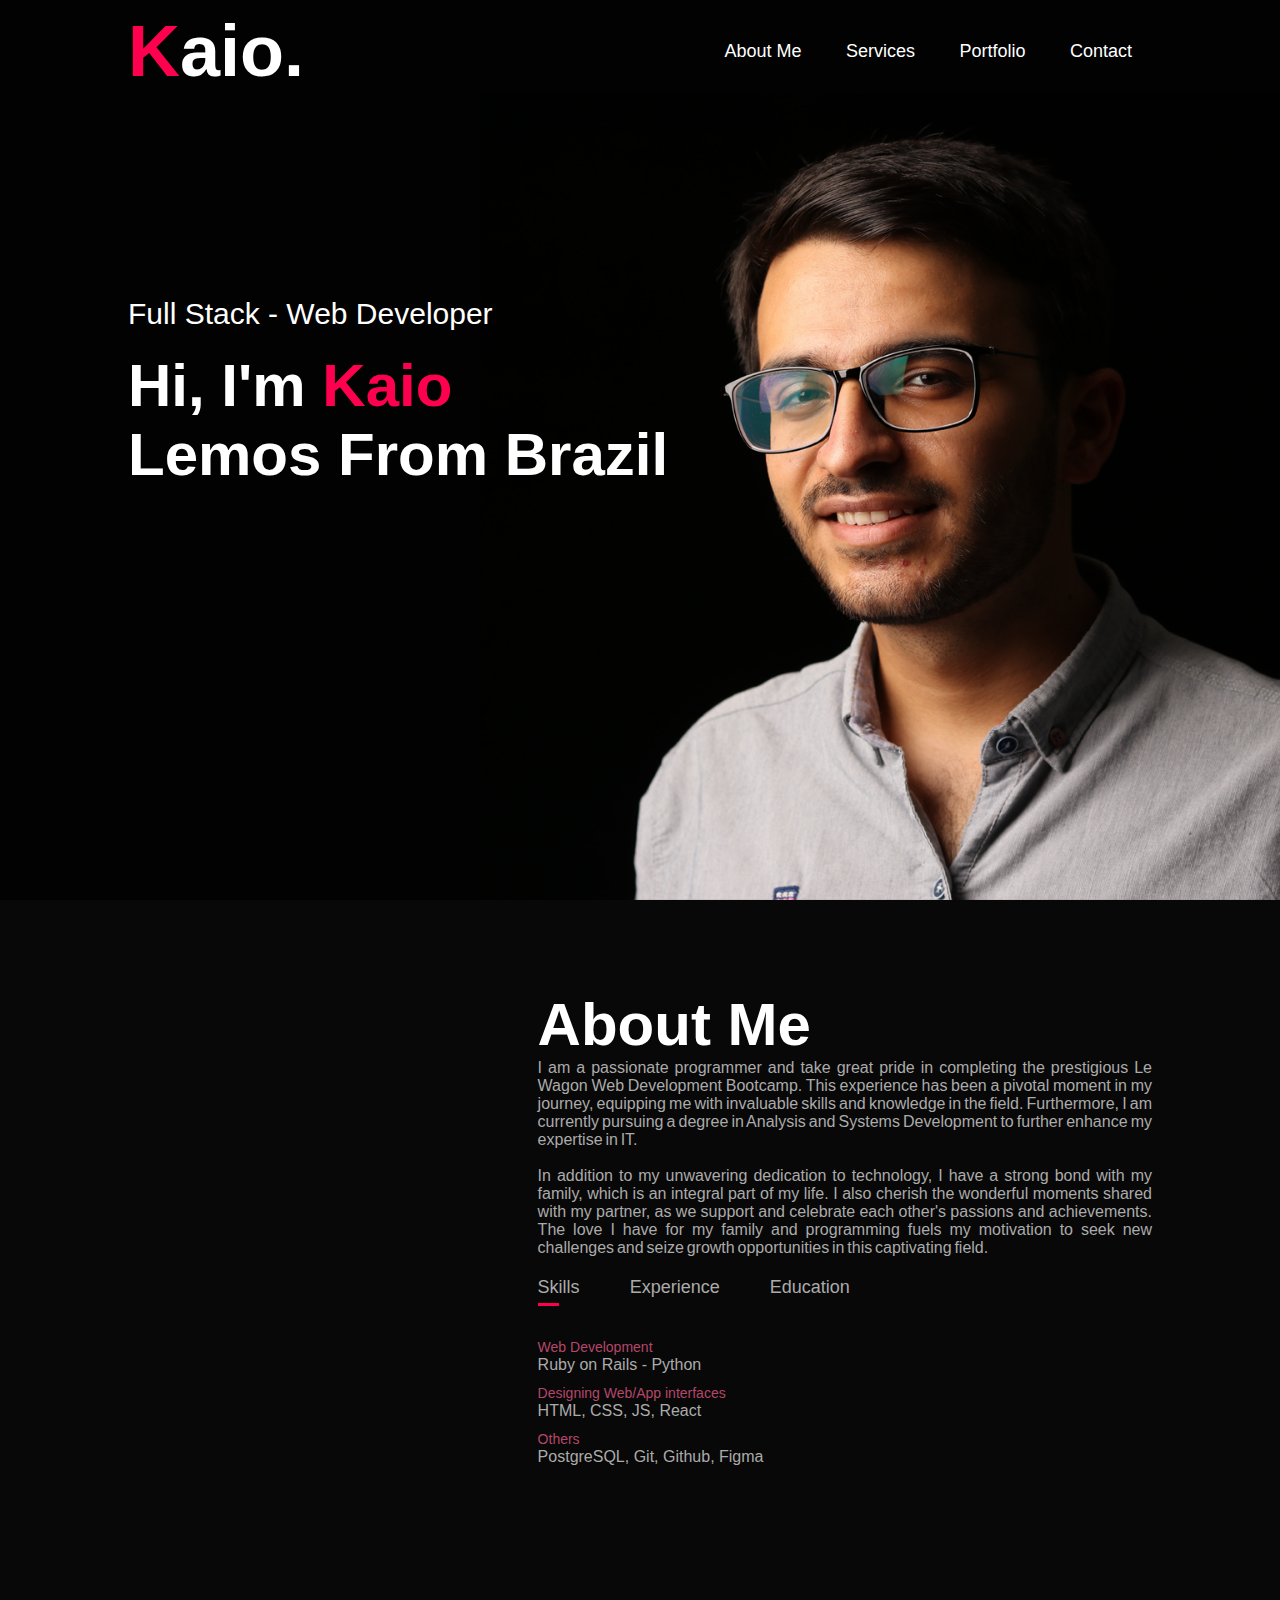
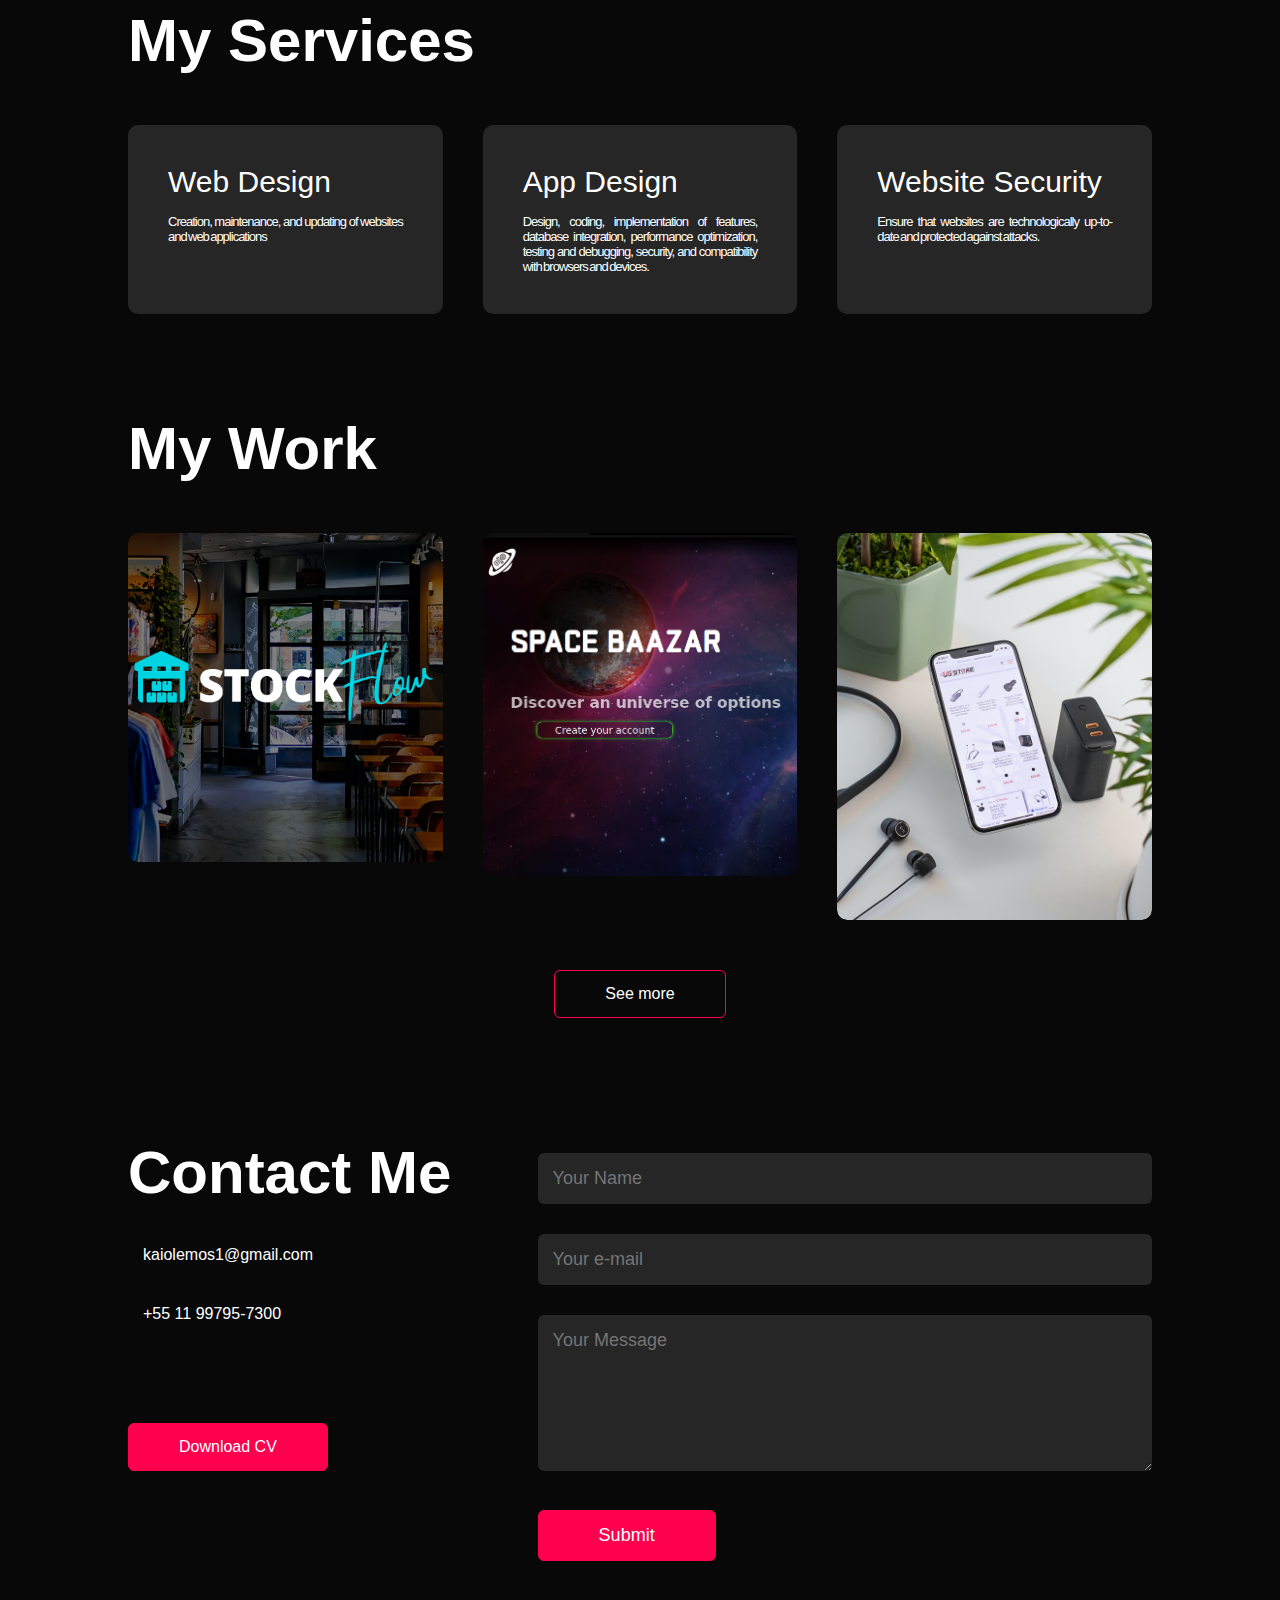
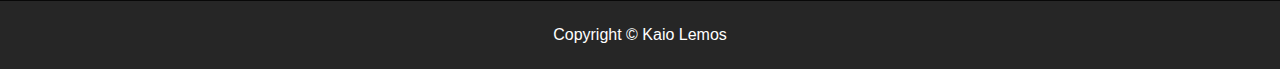
==== commit 0b58f2b3: "skills" ====
--- a/index.html
+++ b/index.html
@@ -48,9 +48,9 @@
           </div>
           <div class="tab-contents active-tab" id="skills">
             <ul>
-              <li><span>Ruby on Rails</span><br>Designing Web/App interfaces</li>
-              <li><span>Web Development</span><br>Web app development</li>
-              <li><span>App Development</span><br>Building Android/iOS apps</li>
+              <li><span>Web Development</span><br>Ruby on Rails - Python</li>
+              <li><span>Designing Web/App interfaces</span><br>HTML, CSS, JS, React</li>
+              <li><span>Others</span><br>PostgreSQL, Git, Github, Figma</li>
             </ul>
           </div>
           <div class="tab-contents" id="experience">
@@ -84,19 +84,19 @@
           <i class="fa-solid fa-code"></i> <!-- fontawesome -->
           <h2>Web Design</h2>
           <p>Creation, maintenance, and updating of websites and web applications</p>
-          <a href="#">Learn more</a>
+          <!-- <a href="#">Learn more</a> -->
         </div>
         <div>
           <i class="fa-sharp fa-solid fa-crop"></i>
           <h2>App Design</h2>
           <p>Design, coding, implementation of features, database integration, performance optimization, testing and debugging, security, and compatibility with browsers and devices. </p>
-          <a href="#">Learn more</a>
+          <!-- <a href="#">Learn more</a> -->
         </div>
         <div>
           <i class="fa-brands fa-app-store"></i>
           <h2>Website Security</h2>
           <p>Ensure that websites are technologically up-to-date and protected against attacks.</p>
-          <a href="#">Learn more</a>
+          <!-- <a href="#">Learn more</a> -->
         </div>
       </div>
     </div>
--- a/style.css
+++ b/style.css
@@ -226,8 +226,8 @@
 #services p {
   text-align: justify;
   word-spacing: -0.1em;
-}
-
+  letter-spacing: -1px;
+}
 
 /* ----------portfolio------- */
 
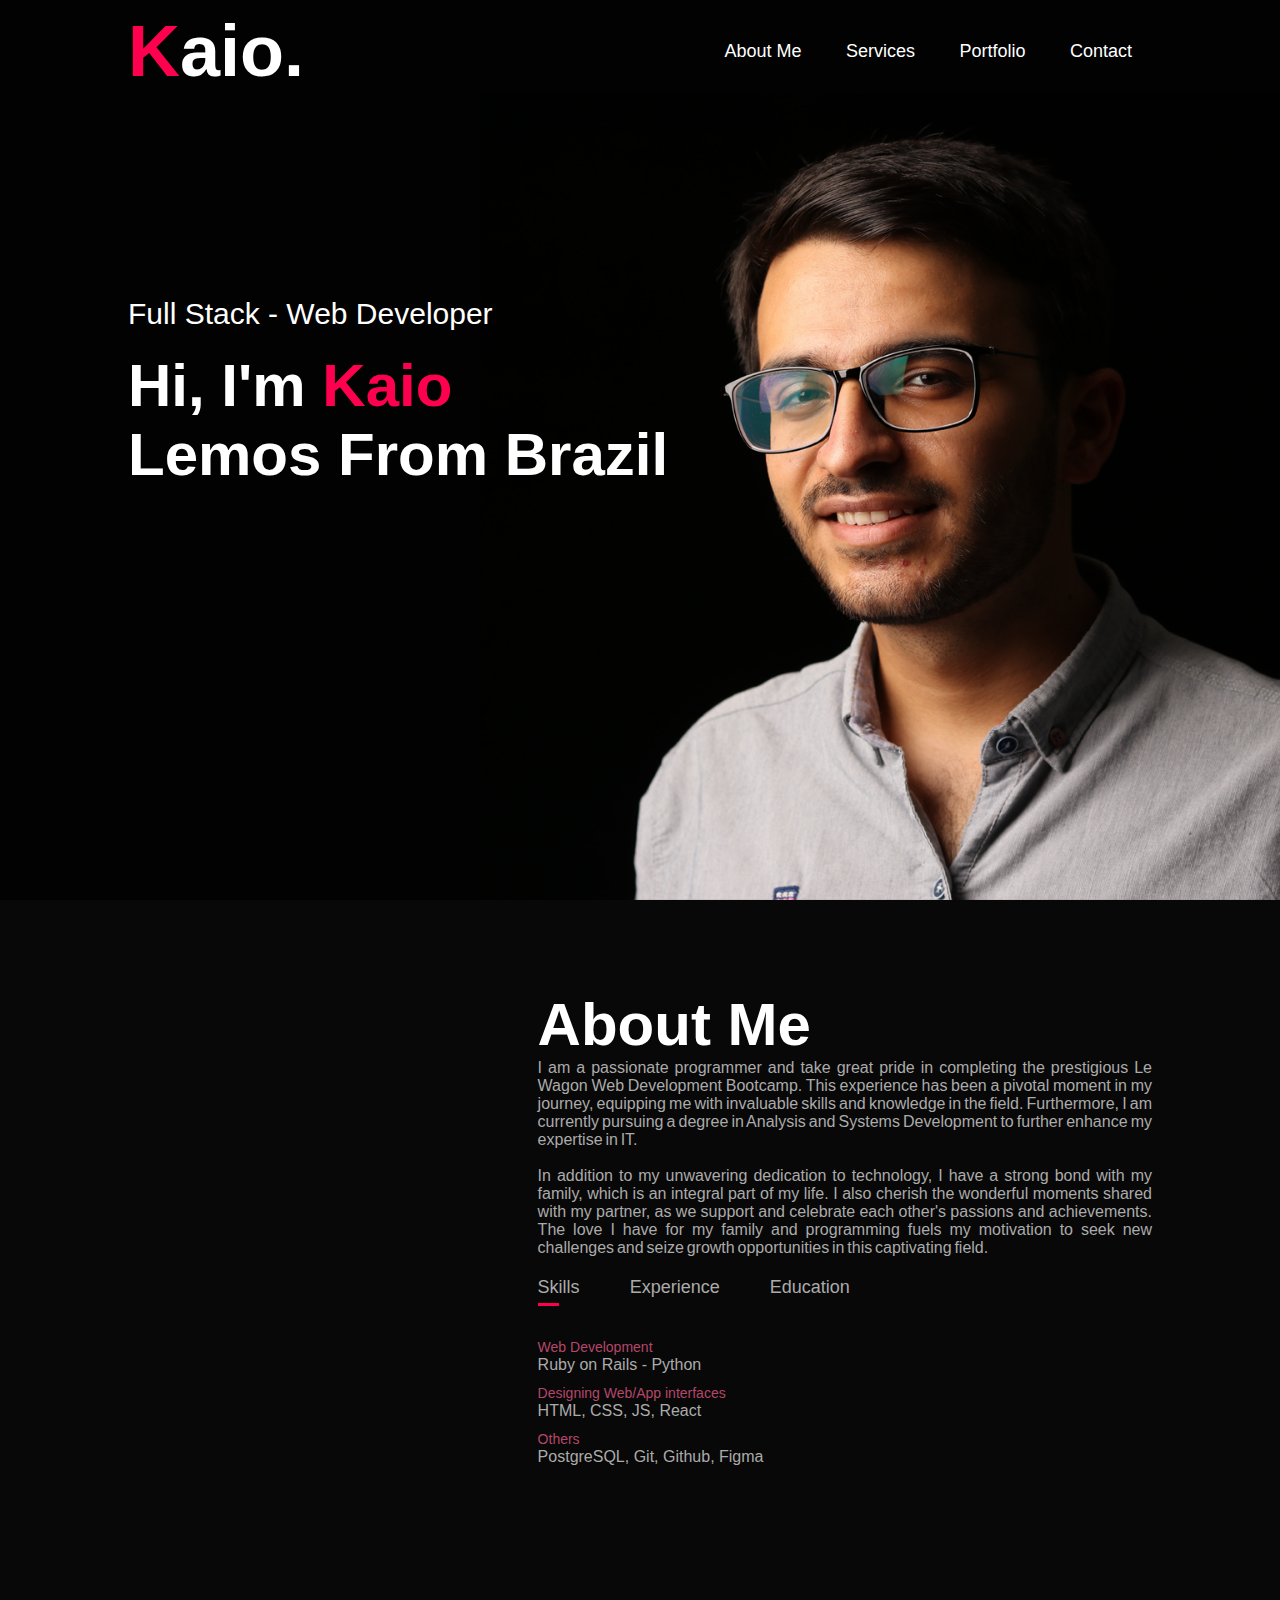
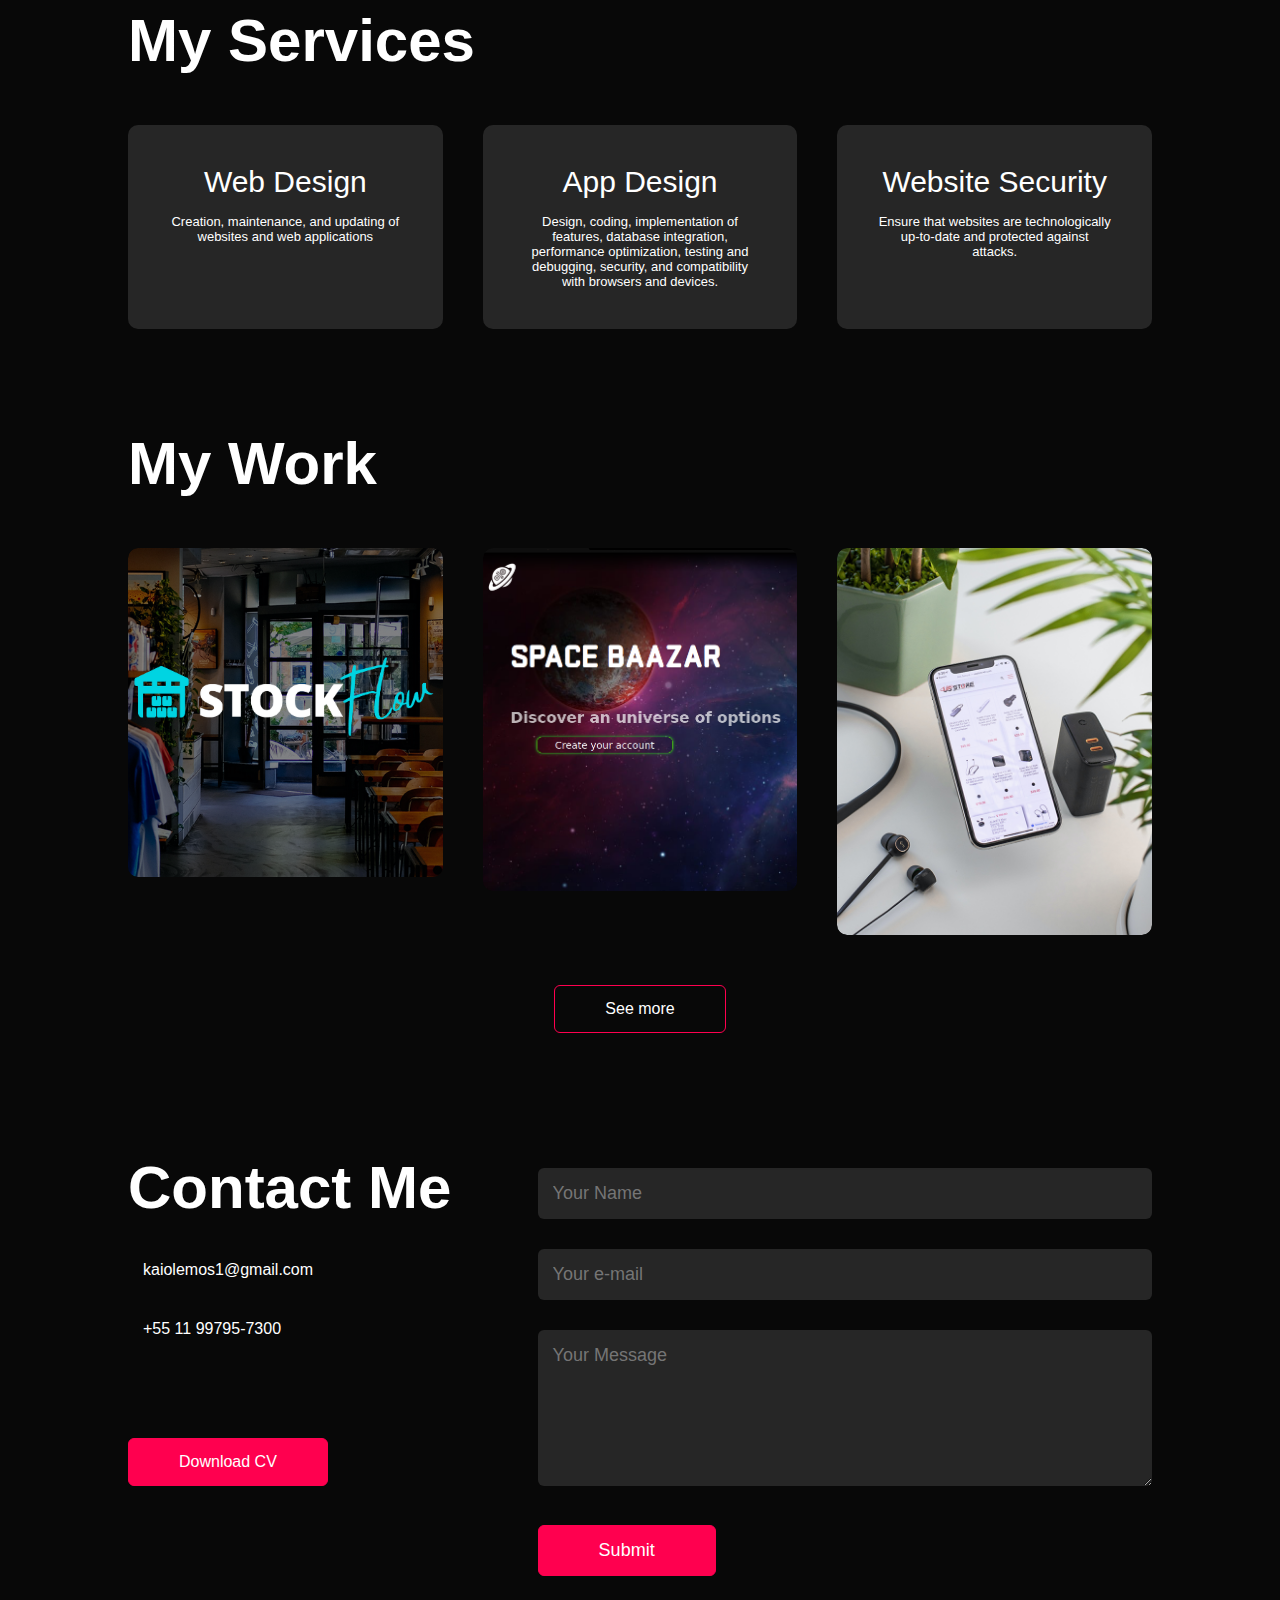
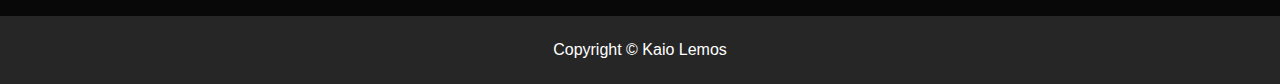
==== commit 41f580f9: "up" ====
--- a/index.html
+++ b/index.html
@@ -204,7 +204,7 @@
   <!-- contact form -->
 
   <script>
-    const scriptURL = 'https://script.google.com/macros/s/AKfycbwTR6APLmkvQOR59psH3b3LcB-j8EUug44Wl_6JXFBhSNoSrx7-H9DSQNPSFyDOHyY5/exec'
+    const scriptURL = 'https://script.google.com/macros/s/AKfycbzeuSRvcLl8QmMUCUyFPEipXwgSX2n7Cw3XakDU9YE0-vphTRSKhndFrgAwcq-ssxwz/exec'
     const form = document.forms['submit-to-google-sheet']
     const msg = document.getElementById("msg")
 
--- a/style.css
+++ b/style.css
@@ -223,10 +223,8 @@
   transform: translateY(-10px);
 }
 
-#services p {
-  text-align: justify;
-  word-spacing: -0.1em;
-  letter-spacing: -1px;
+#services p, #services h2 {
+  text-align: center;
 }
 
 /* ----------portfolio------- */
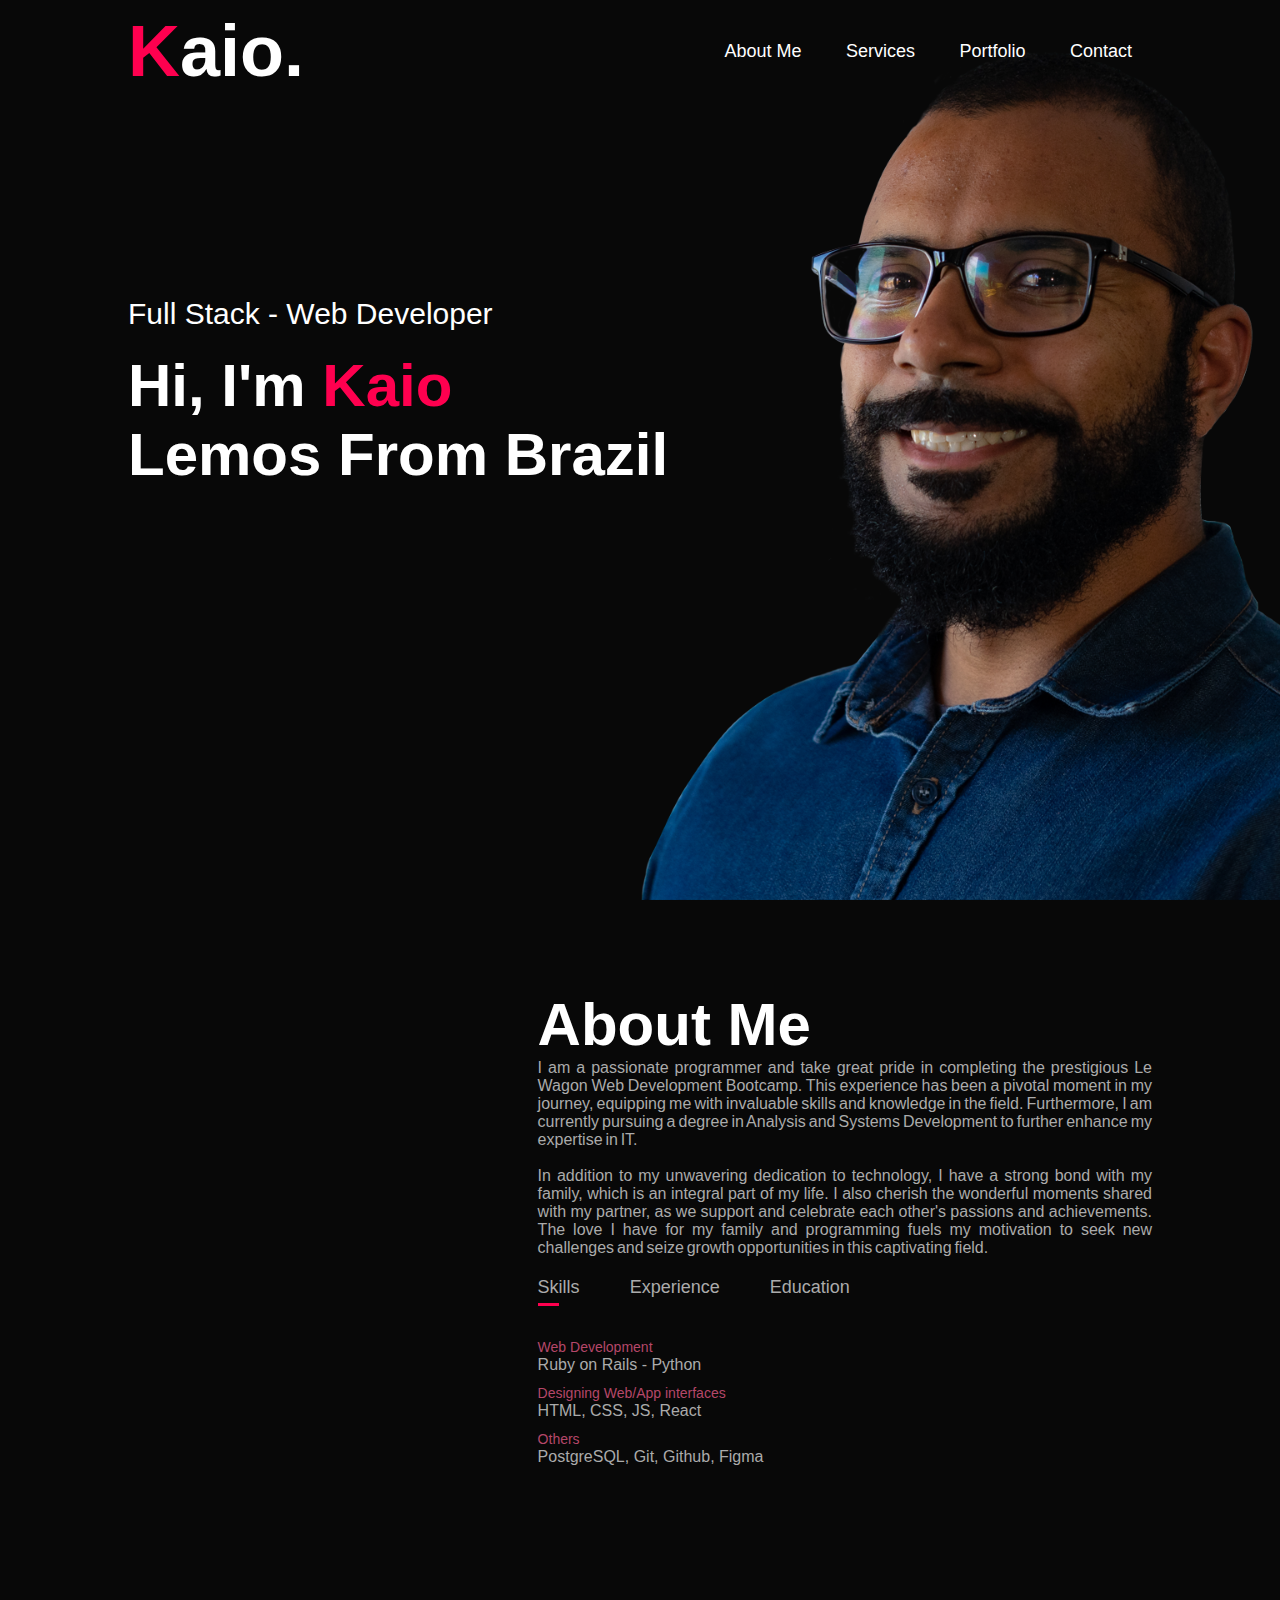
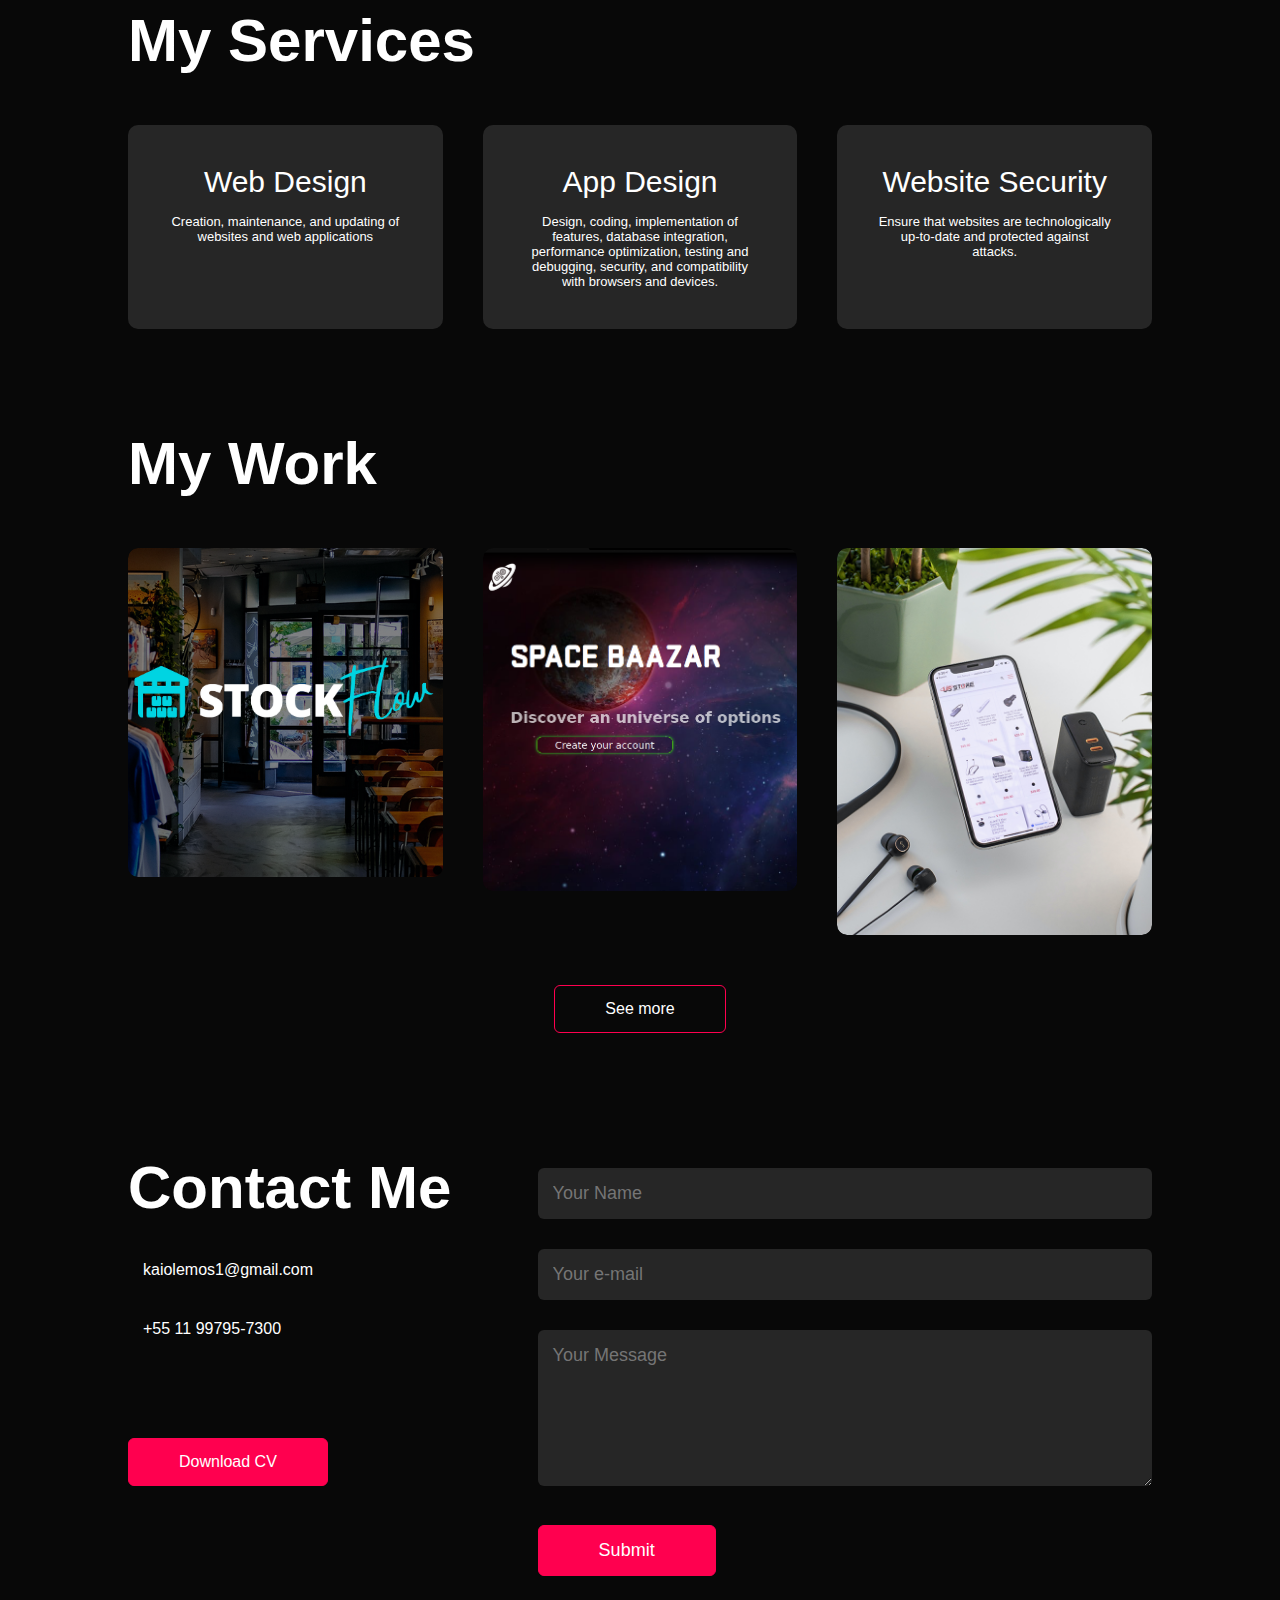
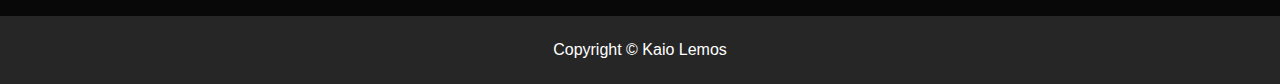
==== commit 12a6516c: "formulario" ====
--- a/index.html
+++ b/index.html
@@ -153,14 +153,14 @@
           <a href="https://www.instagram.com/kaiolemoss/?hl=en" target="_blank"><i class="fa-brands fa-instagram"></i></a>
 
         </div>
-        <a href="documents/Kaio Lemos_CV.pdf" download class="btn btn2">Download CV</a>
+        <a href="documents/CCVeng.pdf" download class="btn btn2">Download CV</a>
       </div>
       <div class="contact-right">
-        <form name="submit-to-google-sheet">
-          <input type="text" name="Name" placeholder="Your Name" required>
-          <input type="email" name="Email" placeholder="Your e-mail" required>
-          <textarea name="Message" rows="6" placeholder="Your Message"></textarea>
-          <button type="submit" class="btn btn2">Submit</button>
+        <form>
+          <input type="text" name="name" placeholder="Your Name" required>
+          <input type="email" name="email" placeholder="Your e-mail" required>
+          <textarea type="message" name="message" rows="6" placeholder="Your Message"></textarea>
+          <button type="submit" class="btn btn2">Submit</i></button>
         </form>
         <span id="msg"></span>
       </div>
@@ -204,22 +204,36 @@
   <!-- contact form -->
 
   <script>
-    const scriptURL = 'https://script.google.com/macros/s/AKfycbzeuSRvcLl8QmMUCUyFPEipXwgSX2n7Cw3XakDU9YE0-vphTRSKhndFrgAwcq-ssxwz/exec'
-    const form = document.forms['submit-to-google-sheet']
-    const msg = document.getElementById("msg")
-
-    form.addEventListener('submit', e => {
-      e.preventDefault()
-      fetch(scriptURL, { method: 'POST', body: new FormData(form)})
-        .then(response => {
-          msg.innerHTML = "Message sent succesfully"
-          setTimeout(function() {
-            msg.innerHTML = ""
-          }, 5000);
-          form.reset()
-        })
-        .catch(error => console.error('Error!', error.message))
-    })
+
+    const button = document.querySelector('button[type=submit]');
+    const addloading = () => {
+      button.innerHTML = 'Sending <i class="fa-solid fa-spinner"></i>';
+    };
+
+    const removeloading = () => {
+      button.innerHTML = 'Submit';
+    };
+
+    const handleSubmit = (event) => {
+      event.preventDefault();
+      addloading();
+      const name = document.querySelector('input[name=name]').value;
+      const email = document.querySelector('input[name=email]').value;
+      const message = document.querySelector('textarea[name=message]').value;
+
+      fetch('https://api.sheetmonkey.io/form/7VYUkLUeyGJ3LmW11baruV', {
+        method: 'post',
+        headers: {
+          'Accept': 'application/json',
+          'Content-Type': 'application/json',
+        },
+        body: JSON.stringify({name, email, message}),
+      }).then(() => alert('Message sent succesfully'))
+        .catch((error) => alert(error))
+        .finally(() => removeloading())
+    }
+
+    document.querySelector('form').addEventListener('submit', handleSubmit);
   </script>
 </body>
 </html>
--- a/style.css
+++ b/style.css
@@ -390,6 +390,19 @@
   margin-top: 20px;
 }
 
+.fa-spinner{
+  animation: spin 0.6s linear infinite;
+}
+
+@keyframes spin {
+  from{
+    transform: rotate(0deg);
+  }
+  to{
+    transform: rotate(360deg);
+  }
+}
+
 /* ----- css for small screens ------ */
 
 nav .fa-solid{
